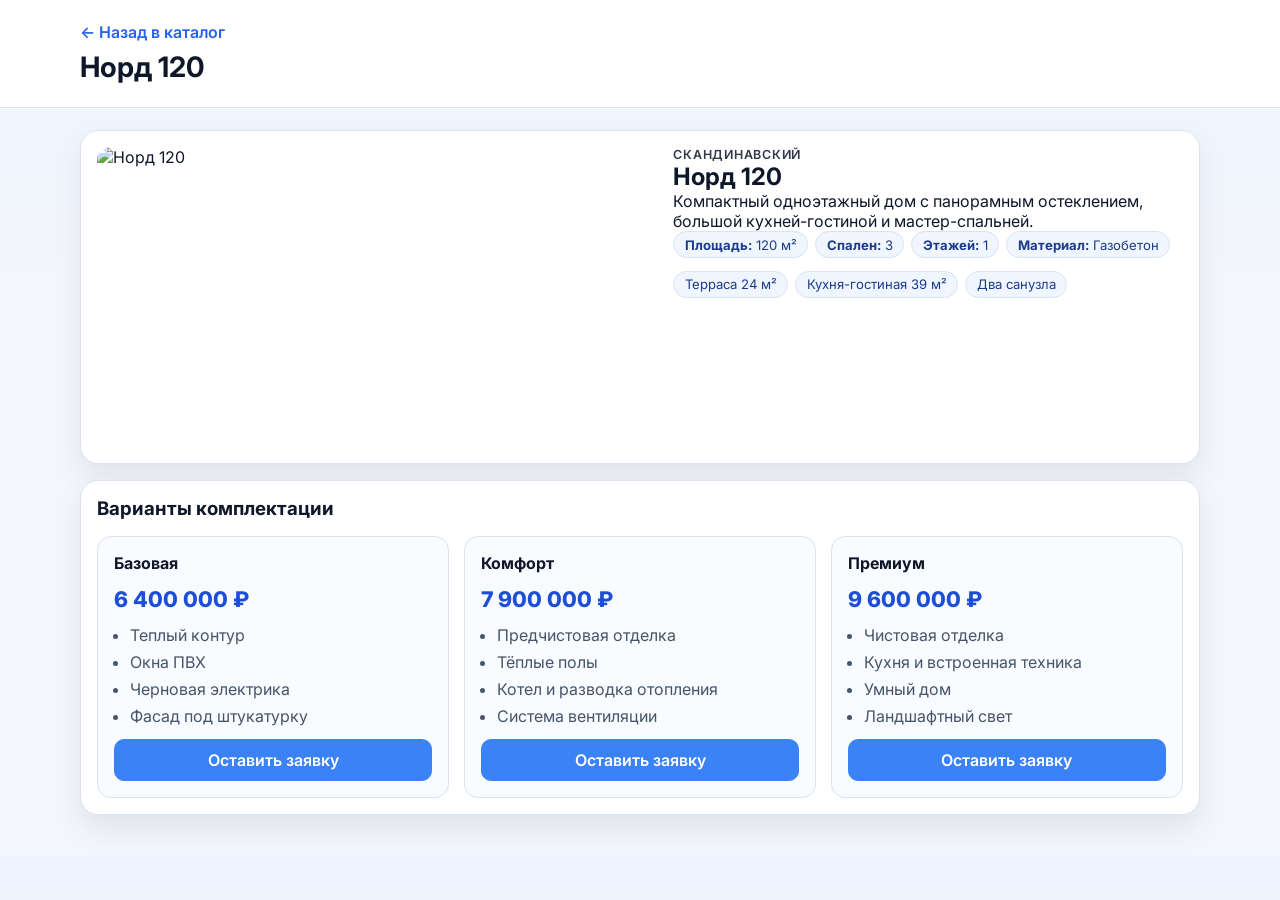
==== house.html @ 8de03f03 "Создать современный каталог проектов домов с фильтрами и страницей комплектаций" ====
<!doctype html>
<html lang="ru">
  <head>
    <meta charset="UTF-8" />
    <meta name="viewport" content="width=device-width, initial-scale=1.0" />
    <title>Проект дома — DomCraft</title>
    <link rel="preconnect" href="https://fonts.googleapis.com" />
    <link rel="preconnect" href="https://fonts.gstatic.com" crossorigin />
    <link
      href="https://fonts.googleapis.com/css2?family=Inter:wght@400;500;600;700;800&display=swap"
      rel="stylesheet"
    />
    <link rel="stylesheet" href="styles.css" />
  </head>
  <body>
    <header class="subhero">
      <div class="container subhero__inner">
        <a href="index.html" class="back-link">← Назад в каталог</a>
        <h1 id="houseTitle"></h1>
      </div>
    </header>

    <main class="container house-page" id="housePage"></main>

    <script src="projects.js"></script>
    <script src="house.js"></script>
  </body>
</html>
---- styles.css ----
:root {
  --bg: #f3f6fb;
  --card: #ffffff;
  --text: #0f172a;
  --muted: #475569;
  --primary: #3b82f6;
  --primary-dark: #2563eb;
  --border: #dbe3ef;
  --radius: 18px;
  --shadow: 0 14px 30px rgba(15, 23, 42, 0.08);
}

* {
  box-sizing: border-box;
}

body {
  margin: 0;
  font-family: Inter, system-ui, -apple-system, Segoe UI, Roboto, sans-serif;
  color: var(--text);
  background: linear-gradient(180deg, #eef4ff 0%, var(--bg) 280px);
}

h1,
h2,
h3,
h4,
p {
  margin: 0;
}

.container {
  width: min(1120px, calc(100% - 2rem));
  margin-inline: auto;
}

.hero {
  padding: 3.5rem 0 2rem;
}

.hero__inner {
  background: radial-gradient(circle at top right, #60a5fa 0%, #1d4ed8 50%, #1e293b 100%);
  border-radius: 28px;
  padding: 3rem;
  color: white;
  box-shadow: var(--shadow);
}

.eyebrow {
  font-weight: 600;
  letter-spacing: 0.06em;
  text-transform: uppercase;
  font-size: 0.78rem;
  opacity: 0.85;
}

h1 {
  margin-top: 0.8rem;
  font-size: clamp(1.75rem, 2.6vw, 2.8rem);
}

.hero__text {
  margin-top: 1rem;
  max-width: 740px;
  color: #dbeafe;
}

.card {
  background: var(--card);
  border: 1px solid var(--border);
  border-radius: var(--radius);
  box-shadow: var(--shadow);
}

.filters {
  margin: 2rem 0;
  padding: 1.3rem;
}

.filters__grid {
  margin-top: 1rem;
  display: grid;
  grid-template-columns: repeat(auto-fit, minmax(170px, 1fr));
  gap: 0.9rem;
}

label {
  display: grid;
  gap: 0.4rem;
  font-size: 0.9rem;
  color: var(--muted);
}

input,
select,
button {
  font: inherit;
}

input,
select {
  border: 1px solid var(--border);
  border-radius: 10px;
  padding: 0.6rem 0.7rem;
  background: #fff;
}

.filters__actions {
  margin-top: 1rem;
  display: flex;
  gap: 0.7rem;
}

.btn {
  border: 1px solid var(--border);
  border-radius: 10px;
  padding: 0.62rem 1rem;
  cursor: pointer;
  text-decoration: none;
  color: var(--text);
  font-weight: 600;
  display: inline-flex;
  justify-content: center;
}

.btn--primary {
  background: var(--primary);
  border-color: var(--primary);
  color: #fff;
}

.btn--primary:hover {
  background: var(--primary-dark);
}

.section-head {
  margin: 1rem 0;
  display: flex;
  justify-content: space-between;
  align-items: baseline;
}

.catalog-grid {
  display: grid;
  grid-template-columns: repeat(auto-fit, minmax(260px, 1fr));
  gap: 1rem;
  padding-bottom: 2.5rem;
}

.project-card {
  overflow: hidden;
  background: var(--card);
  border: 1px solid var(--border);
  border-radius: 16px;
  box-shadow: var(--shadow);
}

.project-card img {
  width: 100%;
  height: 190px;
  object-fit: cover;
}

.project-card__content {
  padding: 1rem;
  display: grid;
  gap: 0.75rem;
}

.project-card__top {
  display: flex;
  justify-content: space-between;
  gap: 0.8rem;
  align-items: center;
}

.meta {
  display: flex;
  flex-wrap: wrap;
  gap: 0.45rem;
  list-style: none;
  padding: 0;
  margin: 0;
}

.meta li,
.chip {
  border: 1px solid var(--border);
  border-radius: 999px;
  padding: 0.28rem 0.65rem;
  font-size: 0.82rem;
  color: #1e3a8a;
  background: #eff6ff;
}

.empty {
  padding: 1.2rem;
  border: 1px dashed var(--border);
  border-radius: 14px;
  color: var(--muted);
}

.footer {
  border-top: 1px solid var(--border);
  background: #fff;
  color: var(--muted);
}

.footer__inner {
  padding: 1rem 0 1.8rem;
}

.subhero {
  padding: 1.4rem 0;
  background: #fff;
  border-bottom: 1px solid var(--border);
}

.back-link {
  color: var(--primary-dark);
  text-decoration: none;
  font-weight: 600;
}

.subhero h1 {
  margin-top: 0.5rem;
  font-size: clamp(1.5rem, 2.2vw, 2.2rem);
}

.house-page {
  padding: 1.4rem 0 2.6rem;
  display: grid;
  gap: 1rem;
}

.house-hero {
  padding: 1rem;
  display: grid;
  grid-template-columns: 1.1fr 1fr;
  gap: 1rem;
}

.house-hero img {
  width: 100%;
  border-radius: 14px;
  height: 100%;
  min-height: 300px;
  object-fit: cover;
}

.features {
  margin-top: 0.8rem;
  display: flex;
  flex-wrap: wrap;
  gap: 0.45rem;
}

.house-page .card:last-child {
  padding: 1rem;
}

.packages-grid {
  margin-top: 1rem;
  display: grid;
  grid-template-columns: repeat(auto-fit, minmax(220px, 1fr));
  gap: 0.9rem;
}

.package-card {
  border: 1px solid var(--border);
  border-radius: 14px;
  padding: 1rem;
  background: #f8fbff;
  display: grid;
  gap: 0.8rem;
}

.package-card ul {
  margin: 0;
  padding-left: 1rem;
  color: var(--muted);
  display: grid;
  gap: 0.45rem;
}

.price {
  font-weight: 800;
  font-size: 1.35rem;
  color: #1d4ed8;
}

@media (max-width: 880px) {
  .house-hero {
    grid-template-columns: 1fr;
  }

  .hero__inner {
    padding: 2rem;
  }
}
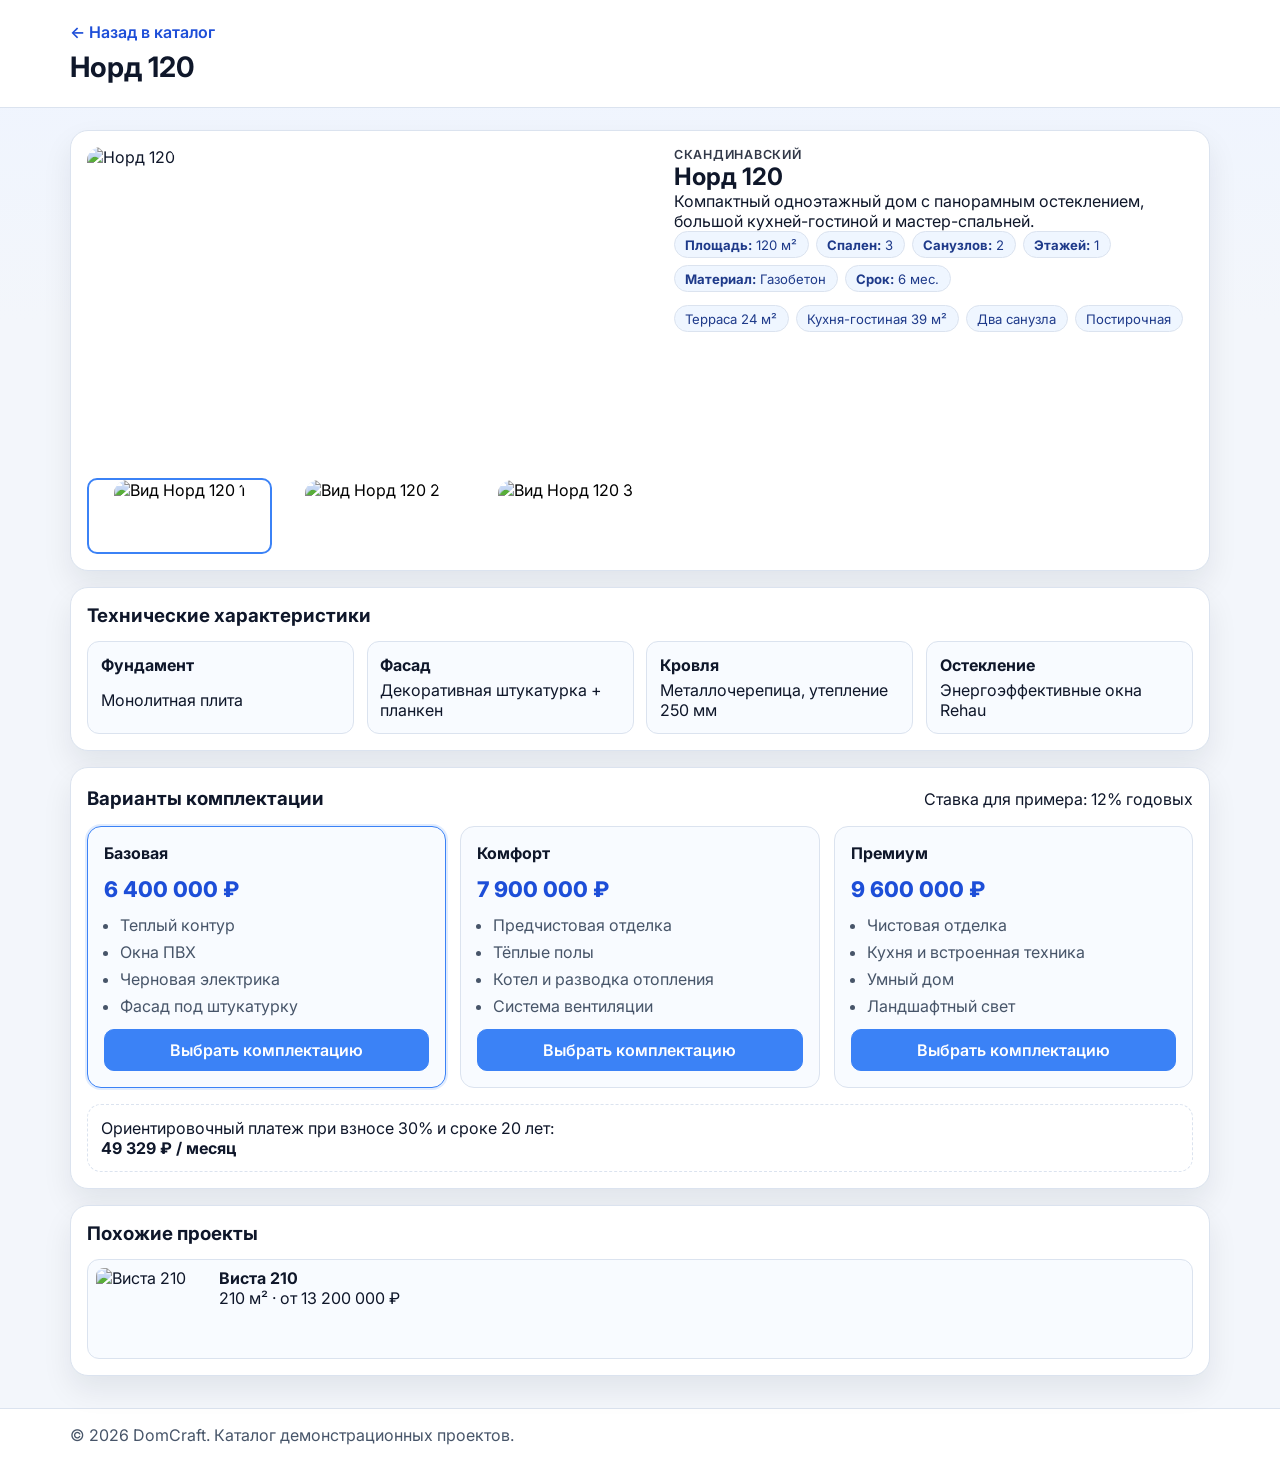
==== commit 9ee85c67: "Улучшить сайт каталога до полноценного продукта" ====
--- a/house.html
+++ b/house.html
@@ -22,6 +22,12 @@
 
     <main class="container house-page" id="housePage"></main>
 
+    <footer class="footer">
+      <div class="container footer__inner">
+        <p>© 2026 DomCraft. Каталог демонстрационных проектов.</p>
+      </div>
+    </footer>
+
     <script src="projects.js"></script>
     <script src="house.js"></script>
   </body>
--- a/styles.css
+++ b/styles.css
@@ -4,7 +4,7 @@
   --text: #0f172a;
   --muted: #475569;
   --primary: #3b82f6;
-  --primary-dark: #2563eb;
+  --primary-dark: #1d4ed8;
   --border: #dbe3ef;
   --radius: 18px;
   --shadow: 0 14px 30px rgba(15, 23, 42, 0.08);
@@ -18,7 +18,7 @@
   margin: 0;
   font-family: Inter, system-ui, -apple-system, Segoe UI, Roboto, sans-serif;
   color: var(--text);
-  background: linear-gradient(180deg, #eef4ff 0%, var(--bg) 280px);
+  background: linear-gradient(180deg, #eef4ff 0%, var(--bg) 320px);
 }
 
 h1,
@@ -30,12 +30,26 @@
 }
 
 .container {
-  width: min(1120px, calc(100% - 2rem));
+  width: min(1140px, calc(100% - 2rem));
   margin-inline: auto;
 }
 
 .hero {
-  padding: 3.5rem 0 2rem;
+  padding: 2rem 0;
+}
+
+.top-nav {
+  display: flex;
+  justify-content: space-between;
+  align-items: center;
+  margin-bottom: 1rem;
+}
+
+.logo {
+  color: #fff;
+  font-weight: 800;
+  text-decoration: none;
+  letter-spacing: 0.02em;
 }
 
 .hero__inner {
@@ -61,8 +75,32 @@
 
 .hero__text {
   margin-top: 1rem;
-  max-width: 740px;
+  max-width: 760px;
   color: #dbeafe;
+}
+
+.hero__stats {
+  margin-top: 1.3rem;
+  display: grid;
+  grid-template-columns: repeat(3, minmax(110px, 1fr));
+  gap: 0.8rem;
+}
+
+.hero__stats div {
+  background: rgba(255, 255, 255, 0.12);
+  border: 1px solid rgba(255, 255, 255, 0.25);
+  border-radius: 14px;
+  padding: 0.7rem;
+  display: grid;
+}
+
+.hero__stats strong {
+  font-size: 1.2rem;
+}
+
+.hero__stats span {
+  color: #dbeafe;
+  font-size: 0.87rem;
 }
 
 .card {
@@ -72,15 +110,17 @@
   box-shadow: var(--shadow);
 }
 
-.filters {
-  margin: 2rem 0;
+.filters,
+.benefits,
+.consultation {
+  margin: 1rem 0;
   padding: 1.3rem;
 }
 
 .filters__grid {
   margin-top: 1rem;
   display: grid;
-  grid-template-columns: repeat(auto-fit, minmax(170px, 1fr));
+  grid-template-columns: repeat(auto-fit, minmax(180px, 1fr));
   gap: 0.9rem;
 }
 
@@ -103,6 +143,13 @@
   border-radius: 10px;
   padding: 0.6rem 0.7rem;
   background: #fff;
+}
+
+.quick-filters {
+  margin-top: 1rem;
+  display: flex;
+  flex-wrap: wrap;
+  gap: 0.5rem;
 }
 
 .filters__actions {
@@ -121,6 +168,7 @@
   font-weight: 600;
   display: inline-flex;
   justify-content: center;
+  background: #fff;
 }
 
 .btn--primary {
@@ -134,17 +182,18 @@
 }
 
 .section-head {
-  margin: 1rem 0;
+  margin: 0.2rem 0 0.8rem;
   display: flex;
   justify-content: space-between;
   align-items: baseline;
+  gap: 1rem;
 }
 
 .catalog-grid {
   display: grid;
-  grid-template-columns: repeat(auto-fit, minmax(260px, 1fr));
+  grid-template-columns: repeat(auto-fit, minmax(280px, 1fr));
   gap: 1rem;
-  padding-bottom: 2.5rem;
+  padding-bottom: 1rem;
 }
 
 .project-card {
@@ -157,7 +206,7 @@
 
 .project-card img {
   width: 100%;
-  height: 190px;
+  height: 200px;
   object-fit: cover;
 }
 
@@ -172,6 +221,10 @@
   justify-content: space-between;
   gap: 0.8rem;
   align-items: center;
+}
+
+.project-card__actions {
+  margin-top: 0.2rem;
 }
 
 .meta {
@@ -193,10 +246,47 @@
   background: #eff6ff;
 }
 
+.chip--button {
+  cursor: pointer;
+}
+
 .empty {
   padding: 1.2rem;
   border: 1px dashed var(--border);
   border-radius: 14px;
+  color: var(--muted);
+  background: #fff;
+}
+
+.benefits-grid {
+  margin-top: 1rem;
+  display: grid;
+  grid-template-columns: repeat(auto-fit, minmax(220px, 1fr));
+  gap: 0.8rem;
+}
+
+.benefits-grid article {
+  background: #f8fbff;
+  border-radius: 14px;
+  border: 1px solid var(--border);
+  padding: 1rem;
+  display: grid;
+  gap: 0.5rem;
+}
+
+.consultation {
+  margin-bottom: 2rem;
+  display: grid;
+  gap: 1rem;
+}
+
+.consult-form {
+  display: grid;
+  grid-template-columns: 1fr 1fr auto;
+  gap: 0.6rem;
+}
+
+.muted {
   color: var(--muted);
 }
 
@@ -228,13 +318,18 @@
 }
 
 .house-page {
-  padding: 1.4rem 0 2.6rem;
+  padding: 1.4rem 0 2rem;
   display: grid;
   gap: 1rem;
 }
 
+.house-hero,
+.specs,
+.house-page .card {
+  padding: 1rem;
+}
+
 .house-hero {
-  padding: 1rem;
   display: grid;
   grid-template-columns: 1.1fr 1fr;
   gap: 1rem;
@@ -243,9 +338,32 @@
 .house-hero img {
   width: 100%;
   border-radius: 14px;
-  height: 100%;
-  min-height: 300px;
+  min-height: 320px;
   object-fit: cover;
+}
+
+.gallery-strip {
+  margin-top: 0.65rem;
+  display: grid;
+  grid-template-columns: repeat(3, 1fr);
+  gap: 0.5rem;
+}
+
+.gallery-thumb {
+  padding: 0;
+  border: 2px solid transparent;
+  border-radius: 10px;
+  overflow: hidden;
+  background: #fff;
+}
+
+.gallery-thumb.active {
+  border-color: var(--primary);
+}
+
+.gallery-thumb img {
+  min-height: 72px;
+  height: 72px;
 }
 
 .features {
@@ -255,14 +373,26 @@
   gap: 0.45rem;
 }
 
-.house-page .card:last-child {
-  padding: 1rem;
+.specs-grid {
+  margin-top: 0.9rem;
+  display: grid;
+  grid-template-columns: repeat(auto-fit, minmax(220px, 1fr));
+  gap: 0.8rem;
+}
+
+.specs-grid article {
+  border: 1px solid var(--border);
+  border-radius: 12px;
+  background: #f8fbff;
+  padding: 0.8rem;
+  display: grid;
+  gap: 0.35rem;
 }
 
 .packages-grid {
   margin-top: 1rem;
   display: grid;
-  grid-template-columns: repeat(auto-fit, minmax(220px, 1fr));
+  grid-template-columns: repeat(auto-fit, minmax(230px, 1fr));
   gap: 0.9rem;
 }
 
@@ -273,6 +403,11 @@
   background: #f8fbff;
   display: grid;
   gap: 0.8rem;
+}
+
+.package-card--selected {
+  border-color: var(--primary);
+  box-shadow: 0 0 0 2px rgba(59, 130, 246, 0.15);
 }
 
 .package-card ul {
@@ -289,12 +424,54 @@
   color: #1d4ed8;
 }
 
-@media (max-width: 880px) {
+.mortgage-box {
+  margin-top: 1rem;
+  border: 1px dashed var(--border);
+  border-radius: 14px;
+  padding: 0.8rem;
+  background: #fff;
+}
+
+.related-grid {
+  margin-top: 0.9rem;
+  display: grid;
+  grid-template-columns: repeat(auto-fit, minmax(250px, 1fr));
+  gap: 0.8rem;
+}
+
+.related-card {
+  display: grid;
+  grid-template-columns: 112px 1fr;
+  gap: 0.7rem;
+  border: 1px solid var(--border);
+  border-radius: 12px;
+  padding: 0.5rem;
+  text-decoration: none;
+  color: inherit;
+  background: #f8fbff;
+}
+
+.related-card img {
+  width: 100%;
+  height: 82px;
+  border-radius: 8px;
+  object-fit: cover;
+}
+
+@media (max-width: 900px) {
+  .hero__inner {
+    padding: 2rem;
+  }
+
+  .hero__stats {
+    grid-template-columns: 1fr;
+  }
+
+  .consult-form {
+    grid-template-columns: 1fr;
+  }
+
   .house-hero {
     grid-template-columns: 1fr;
   }
-
-  .hero__inner {
-    padding: 2rem;
-  }
-}
+}
